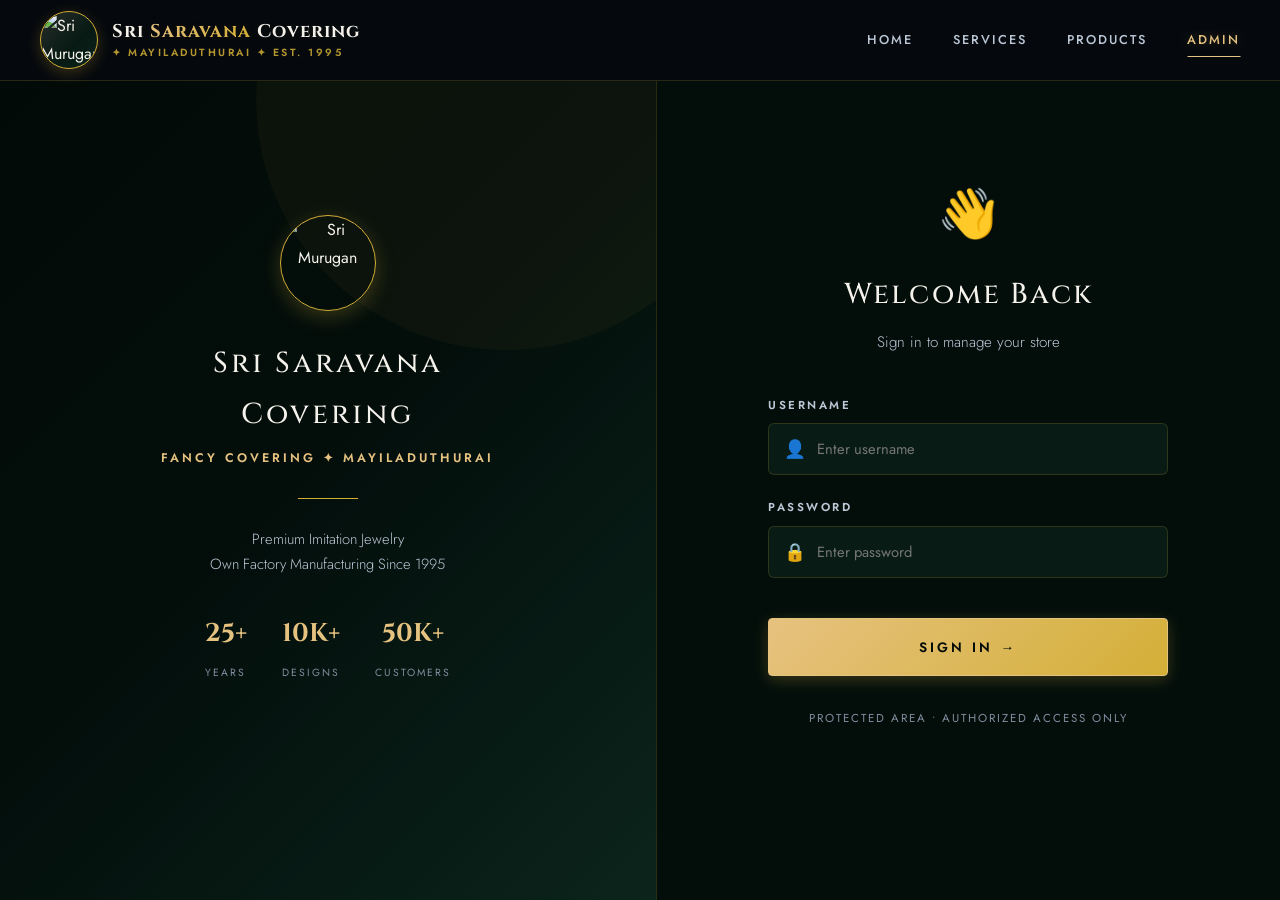
==== admin.html @ bb2712b9 "Add files via upload" ====
<!DOCTYPE html>
<html lang="en">

<head>
    <meta charset="UTF-8">
    <meta name="viewport" content="width=device-width, initial-scale=1.0">
    <title>Admin Portal | Sri Saravana Covering</title>
    <meta name="description" content="Store management portal for Sri Saravana Chidambaram Fancy Covering.">
    <link rel="stylesheet" href="styles.css">
</head>

<body>
    <!-- NAVBAR -->
    <nav class="navbar">
        <div class="nav-inner">
            <a href="index.html" class="logo">
                <div class="logo-mark"><img src="murugan.png" alt="Sri Murugan Logo"></div>
                <div class="logo-text">
                    <span class="brand">Sri <span>Saravana</span> Covering</span>
                    <span class="tagline">✦ Mayiladuthurai ✦ Est. 1995</span>
                </div>
            </a>
            <div class="nav-links">
                <a href="index.html">Home</a>
                <a href="services.html">Services</a>
                <a href="products.html">Products</a>
                <a href="admin.html" class="active">Admin</a>
            </div>
            <button class="hamburger" onclick="toggleMenu()" aria-label="Menu">
                <span></span><span></span><span></span>
            </button>
        </div>
    </nav>

    <!-- LOGIN SCREEN -->
    <div class="login-container" id="loginScreen">
        <!-- Left Branding Panel -->
        <div class="login-brand">
            <div class="login-brand-inner">
                <img src="murugan.png" alt="Sri Murugan" class="login-logo-img">
                <h1>Sri Saravana Covering</h1>
                <p class="login-brand-tag">Fancy Covering ✦ Mayiladuthurai</p>
                <div class="login-brand-divider"></div>
                <p class="login-brand-desc">Premium Imitation Jewelry<br>Own Factory Manufacturing Since 1995</p>
                <div class="login-brand-stats">
                    <div><strong>25+</strong><span>Years</span></div>
                    <div><strong>10K+</strong><span>Designs</span></div>
                    <div><strong>50K+</strong><span>Customers</span></div>
                </div>
            </div>
        </div>
        <!-- Right Login Form -->
        <div class="login-form-side">
            <div class="login-card">
                <div class="login-welcome">
                    <span class="login-icon">👋</span>
                    <h2>Welcome Back</h2>
                    <p>Sign in to manage your store</p>
                </div>
                <p class="login-error" id="loginError">Invalid username or password</p>
                <form id="loginForm" onsubmit="handleLogin(event)">
                    <div class="form-group">
                        <label for="username">Username</label>
                        <div class="input-icon-wrap">
                            <span class="input-icon">👤</span>
                            <input type="text" id="username" name="username" placeholder="Enter username" required>
                        </div>
                    </div>
                    <div class="form-group">
                        <label for="password">Password</label>
                        <div class="input-icon-wrap">
                            <span class="input-icon">🔒</span>
                            <input type="password" id="password" name="password" placeholder="Enter password" required>
                        </div>
                    </div>
                    <button type="submit" class="btn btn-gold login-btn">Sign In →</button>
                </form>
                <p class="login-footer-text">Protected area • Authorized access only</p>
            </div>
        </div>
    </div>

    <!-- ADMIN DASHBOARD (Hidden until login) -->
    <div id="adminDashboard" style="display:none;">
        <div class="admin-dashboard">
            <div class="container">
                <div class="admin-header">
                    <h1>🛠️ Admin Dashboard
                        <span id="db-badge"
                            style="display:none; font-size:0.6rem; background:#25D366; color:white; padding:4px 8px; border-radius:12px; vertical-align:middle; margin-left:10px; letter-spacing:1px; text-transform:uppercase;">Firebase
                            Active</span>
                    </h1>
                    <div class="admin-actions">
                        <a href="products.html" class="btn btn-outline" style="padding:10px 20px;font-size:0.85rem;">👁️
                            View Store</a>
                        <button class="btn btn-danger" style="padding:10px 20px;font-size:0.85rem;"
                            onclick="logout()">🚪 Logout</button>
                    </div>
                </div>

                <!-- WHATSAPP SETTINGS -->
                <div class="admin-card">
                    <h3>📱 WhatsApp Booking Number</h3>
                    <p style="color:var(--text-medium);font-size:0.85rem;margin-bottom:15px;">This number will be used
                        for all WhatsApp booking links on the store.</p>
                    <div style="display:flex;gap:10px;flex-wrap:wrap;align-items:center;">
                        <input type="text" id="phone-input" placeholder="e.g. 919843132245"
                            style="flex:1;min-width:200px;padding:13px 16px;background:var(--bg-secondary);border:1px solid var(--border);color:var(--text-dark);font-family:'Jost';font-size:.9rem;outline:none;">
                        <button class="btn btn-gold" style="padding:12px 24px;white-space:nowrap;"
                            onclick="updatePhone()">💾 Save Number</button>
                    </div>
                </div>

                <!-- ADD PRODUCT FORM -->
                <div class="admin-card">
                    <h3>➕ Add New Product</h3>
                    <form class="product-form" id="addProductForm" onsubmit="addProduct(event)">
                        <div class="form-group">
                            <label for="pname">Product Name</label>
                            <input type="text" id="pname" name="pname" placeholder="e.g. Royal Kundan Bridal Set"
                                required>
                        </div>
                        <div class="form-group">
                            <label for="pcategory">Category</label>
                            <select id="pcategory" name="pcategory" required>
                                <option value="necklaces">Necklaces</option>
                                <option value="earrings">Earrings</option>
                                <option value="bangles">Bangles</option>
                                <option value="bridal">Bridal Sets</option>
                                <option value="chains">Chains</option>
                                <option value="rings">Rings</option>
                            </select>
                        </div>
                        <div class="form-group">
                            <label for="pprice">Price (₹)</label>
                            <input type="number" id="pprice" name="pprice" placeholder="e.g. 2500" min="1" required>
                        </div>
                        <div class="form-group">
                            <label for="pimage">Upload Image</label>
                            <input type="file" id="pimage" name="pimage" accept="image/*" style="padding:10px;" required>
                            <img id="pimage-preview"
                                style="display:none;width:80px;height:80px;object-fit:cover;margin-top:8px;border:1px solid var(--border);">
                        </div>
                        <div class="form-group full-width">
                            <label for="pdesc">Description</label>
                            <textarea id="pdesc" name="pdesc" placeholder="Describe the product..." required></textarea>
                        </div>
                        <div class="full-width">
                            <button type="submit" class="btn btn-gold">➕ Add Product</button>
                        </div>
                    </form>
                </div>

                <!-- PRODUCT LIST -->
                <div class="admin-card">
                    <h3>📦 All Products (<span id="product-count">0</span>)</h3>
                    <div class="admin-product-list" id="admin-products"></div>
                </div>
            </div>
        </div>
    </div>

    <!-- EDIT MODAL -->
    <div class="modal-overlay" id="editModal">
        <div class="modal">
            <button class="modal-close"
                onclick="document.getElementById('editModal').classList.remove('active')">&times;</button>
            <h3>✏️ Edit Product</h3>
            <form onsubmit="saveEdit(event)">
                <input type="hidden" id="edit-id">
                <div class="form-group">
                    <label>Product Name</label>
                    <input type="text" id="edit-name" required>
                </div>
                <div class="form-group">
                    <label>Category</label>
                    <select id="edit-category" required>
                        <option value="necklaces">Necklaces</option>
                        <option value="earrings">Earrings</option>
                        <option value="bangles">Bangles</option>
                        <option value="bridal">Bridal Sets</option>
                        <option value="chains">Chains</option>
                        <option value="rings">Rings</option>
                    </select>
                </div>
                <div class="form-group">
                    <label>Price (₹)</label>
                    <input type="number" id="edit-price" min="1" required>
                </div>
                <div class="form-group">
                    <label>Upload New Image (optional)</label>
                    <input type="file" id="edit-image" accept="image/*" style="padding:10px;">
                    <img id="edit-image-preview"
                        style="width:80px;height:80px;object-fit:cover;margin-top:8px;border:1px solid var(--border);">
                </div>
                <div class="form-group">
                    <label>Description</label>
                    <textarea id="edit-desc" required></textarea>
                </div>
                <div style="display:flex;gap:10px;margin-top:15px;">
                    <button type="submit" class="btn btn-gold">💾 Save Changes</button>
                    <button type="button" class="btn btn-outline"
                        onclick="document.getElementById('editModal').classList.remove('active')">Cancel</button>
                </div>
            </form>
        </div>
    </div>

    <!-- FOOTER -->
    <footer class="footer" id="adminFooter" style="display:none;">
        <div class="footer-bottom">
            <p>© 2026 Sri Saravana Chidambaram Fancy Covering — Admin Portal</p>
        </div>
    </footer>

    <script src="https://www.gstatic.com/firebasejs/9.23.0/firebase-app-compat.js"></script>
    <script src="https://www.gstatic.com/firebasejs/9.23.0/firebase-firestore-compat.js"></script>
    <script src="firebase-config.js"></script>
    <script src="script.js"></script>
    <script>
        function handleLogin(e) {
            e.preventDefault();
            const user = document.getElementById('username').value.trim();
            const pass = document.getElementById('password').value.trim();
            if (login(user, pass)) {
                showDashboard();
            } else {
                const err = document.getElementById('loginError');
                err.style.display = 'block';
                err.style.animation = 'fadeInUp 0.3s ease';
            }
        }

        async function showDashboard() {
            document.getElementById('loginScreen').style.display = 'none';
            document.getElementById('adminDashboard').style.display = 'block';
            document.getElementById('adminFooter').style.display = 'block';

            // Set phone input
            const phoneInput = document.getElementById('phone-input');
            if (phoneInput) {
                const phone = await getPhone();
                phoneInput.value = phone;
            }

            // Render products
            renderAdminProducts('admin-products');
            await updateCount();
        }

        async function updateCount() {
            const countEl = document.getElementById('product-count');
            if (countEl) {
                const products = await getProducts();
                countEl.textContent = products.length;
            }
        }

        // Override renderAdminProducts to also update count
        const originalRender = renderAdminProducts;
        renderAdminProducts = function (id) {
            originalRender(id);
            updateCount();
        };

        // Check if already logged in
        document.addEventListener('DOMContentLoaded', () => {
            if (isLoggedIn()) {
                showDashboard();
            }
        });
    </script>
</body>

</html>
---- styles.css ----
@import url('https://fonts.googleapis.com/css2?family=Cinzel:wght@400;500;600;700;800&family=Jost:ital,wght@0,300;0,400;0,500;0,600;0,700;1,300;1,400&family=Playfair+Display:ital,wght@0,400;0,600;0,700;1,400&display=swap');

:root {
    /* ══════════ THEME PALETTE ══════════ */
    --blue: #051610;            /* Majestic Deep Emerald Black */
    --blue-light: #0B241C;      /* Luxurious Jade Slate */
    --blue-dark: #020A07;       /* Royal Dark Forest Obsidian */
    --gold: #D4AF37;            /* Royal Metallic Gold */
    --gold-light: #E6C280;      /* Luminous Champagne Gold */
    --gold-pale: #F4EAD4;       /* Antique Ivory Tint */
    --bg-primary: #030E0B;      /* Main Imperial Emerald Background */
    --bg-secondary: #081B15;    /* Secondary Dark Emerald */
    --bg-accent: #0D261F;       /* Spotlight Card Velvet */
    --bg-dark: #020907;         /* Footer Obsidian Emerald */
    --bg-card: rgba(11, 36, 28, 0.72); /* Glassmorphic Emerald Base */
    
    /* ══════════ TYPOGRAPHY & LIGHTING ══════════ */
    --text-dark: #F5F1EB;       /* Premium Fine Ivory */
    --text-medium: #BDC8D7;     /* Soft Moonlight Muted */
    --text-light: #808E9F;      /* Distant Steel Grey */
    --whatsapp: #1FAF54;        /* Soft WhatsApp Forest */
    --danger: #FF5C5C;          /* Elegant Ruby Red */
    --border: rgba(212, 175, 55, 0.18); /* Translucent Gold Wire */
    --border-light: rgba(212, 175, 55, 0.08); /* Faint Gold Whisper */
    
    /* ══════════ DECORATIONS & SPEED ══════════ */
    --shadow-sm: 0 4px 12px rgba(0, 0, 0, 0.6);
    --shadow-md: 0 8px 30px rgba(0, 0, 0, 0.8), 0 0 12px rgba(212, 175, 55, 0.05);
    --shadow-lg: 0 20px 50px rgba(0, 0, 0, 0.95), 0 0 20px rgba(212, 175, 55, 0.16);
    --radius: 12px;
    --transition: all 0.4s cubic-bezier(0.25, 1, 0.5, 1);
}

*, *::before, *::after {
    box-sizing: border-box;
    margin: 0;
    padding: 0;
}

html {
    scroll-behavior: smooth;
}

body {
    font-family: 'Jost', sans-serif;
    background: var(--bg-primary);
    color: var(--text-dark);
    line-height: 1.75;
    overflow-x: hidden;
    -webkit-font-smoothing: antialiased;
}

h1, h2, h3, h4 {
    font-family: 'Cinzel', serif;
    font-weight: 500;
    letter-spacing: 2px;
    color: var(--text-dark);
}

a {
    text-decoration: none;
    color: inherit;
}

img {
    max-width: 100%;
    display: block;
}

ul {
    list-style: none;
}

/* ══════════ NAVBAR ══════════ */
.navbar {
    position: fixed;
    top: 0;
    left: 0;
    width: 100%;
    z-index: 1000;
    background: rgba(6, 9, 15, 0.92);
    backdrop-filter: blur(20px);
    -webkit-backdrop-filter: blur(20px);
    border-bottom: 1px solid var(--border);
    padding: 0 2rem;
    transition: var(--transition);
}

.navbar .nav-inner {
    max-width: 1200px;
    margin: auto;
    display: flex;
    align-items: center;
    justify-content: space-between;
    height: 80px;
}

/* ══════════ LOGO ══════════ */
.logo {
    display: flex;
    align-items: center;
    gap: 14px;
    text-decoration: none;
}

.logo-mark {
    position: relative;
    width: 58px;
    height: 58px;
    background: linear-gradient(135deg, var(--blue-dark) 0%, var(--blue-light) 100%);
    border: 1px solid var(--gold);
    border-radius: 50%;
    display: flex;
    align-items: center;
    justify-content: center;
    box-shadow: 0 4px 15px rgba(212, 175, 55, 0.25);
    flex-shrink: 0;
    overflow: hidden;
    transition: var(--transition);
}

.logo:hover .logo-mark {
    transform: scale(1.05) rotate(5deg);
    box-shadow: 0 6px 20px rgba(212, 175, 55, 0.4);
}

.logo-mark img {
    width: 100%;
    height: 100%;
    object-fit: cover;
    border-radius: 50%;
}

.logo-mark::after {
    content: '';
    position: absolute;
    inset: 0;
    border-radius: 50%;
    background: linear-gradient(135deg, rgba(255, 255, 255, 0.15) 0%, transparent 60%);
    pointer-events: none;
}

.logo-text {
    display: flex;
    flex-direction: column;
    line-height: 1;
}

.logo-text .brand {
    font-family: 'Cinzel', serif;
    font-size: 1.15rem;
    font-weight: 700;
    color: var(--text-dark);
    letter-spacing: 1px;
    line-height: 1.2;
    text-shadow: 0 0 10px rgba(212, 175, 55, 0.1);
}

.logo-text .brand span {
    color: var(--gold-light);
    background: linear-gradient(90deg, var(--gold-light), var(--gold));
    -webkit-background-clip: text;
    -webkit-text-fill-color: transparent;
}

.logo-text .tagline {
    font-family: 'Jost', sans-serif;
    font-size: 0.65rem;
    font-weight: 600;
    color: var(--gold);
    letter-spacing: 2.5px;
    text-transform: uppercase;
    margin-top: 5px;
    white-space: nowrap;
    opacity: 0.85;
}

.nav-links {
    display: flex;
    gap: 2.5rem;
    align-items: center;
}

.nav-links a {
    font-size: 0.8rem;
    font-weight: 500;
    color: var(--text-medium);
    letter-spacing: 2px;
    text-transform: uppercase;
    position: relative;
    transition: var(--transition);
    padding: 6px 0;
}

.nav-links a::after {
    content: '';
    position: absolute;
    bottom: 0;
    left: 50%;
    width: 0;
    height: 1px;
    background: var(--gold-light);
    transition: var(--transition);
    transform: translateX(-50%);
}

.nav-links a:hover, .nav-links a.active {
    color: var(--gold-light);
    text-shadow: 0 0 12px rgba(230, 194, 128, 0.3);
}

.nav-links a:hover::after, .nav-links a.active::after {
    width: 100%;
}

.hamburger {
    display: none;
    flex-direction: column;
    gap: 6px;
    cursor: pointer;
    background: none;
    border: none;
    padding: 8px;
}

.hamburger span {
    width: 24px;
    height: 1.5px;
    background: var(--gold-light);
    transition: var(--transition);
    border-radius: 1px;
}

.hamburger.open span:nth-child(1) {
    transform: translateY(7.5px) rotate(45deg);
}

.hamburger.open span:nth-child(2) {
    opacity: 0;
}

.hamburger.open span:nth-child(3) {
    transform: translateY(-7.5px) rotate(-45deg);
}

/* ══════════ HERO ══════════ */
.hero {
    position: relative;
    min-height: 100vh;
    display: flex;
    align-items: center;
    justify-content: center;
    text-align: center;
    padding: 120px 2rem 100px;
    overflow: hidden;
    background: linear-gradient(135deg, var(--blue-dark) 0%, var(--bg-primary) 50%, var(--blue-light) 100%);
}

.hero-bg {
    position: absolute;
    inset: 0;
    background-size: cover;
    background-position: center;
    opacity: 0.15;
    filter: scale(1.05) blur(1px);
    transition: transform 10s ease;
}

.hero:hover .hero-bg {
    transform: scale(1.1);
}

.hero-overlay {
    position: absolute;
    inset: 0;
    background: radial-gradient(circle, transparent 20%, rgba(5, 8, 14, 0.9) 80%);
}

.hero-content {
    position: relative;
    z-index: 2;
    max-width: 820px;
}

.hero-badge {
    display: inline-block;
    padding: 8px 24px;
    border: 1px solid var(--border);
    font-size: 0.72rem;
    color: var(--gold-light);
    letter-spacing: 4px;
    text-transform: uppercase;
    margin-bottom: 2.5rem;
    animation: fadeInUp 0.8s ease;
    background: rgba(212, 175, 55, 0.05);
    border-radius: 20px;
}

.hero h1 {
    font-size: clamp(2.2rem, 5vw, 4rem);
    line-height: 1.25;
    margin-bottom: 1.5rem;
    color: var(--text-dark);
    letter-spacing: 4px;
    animation: fadeInUp 1s cubic-bezier(0.25, 1, 0.5, 1) 0.2s both;
    text-transform: uppercase;
    text-shadow: 0 4px 15px rgba(0, 0, 0, 0.6);
}

.hero p {
    color: var(--text-medium);
    font-size: 1.1rem;
    margin-bottom: 3rem;
    animation: fadeInUp 1s cubic-bezier(0.25, 1, 0.5, 1) 0.4s both;
    font-weight: 300;
    letter-spacing: 0.5px;
}

/* ══════════ BUTTONS ══════════ */
.btn {
    display: inline-flex;
    align-items: center;
    gap: 10px;
    padding: 16px 38px;
    font-weight: 600;
    font-size: 0.8rem;
    border: none;
    cursor: pointer;
    transition: var(--transition);
    font-family: 'Jost', sans-serif;
    letter-spacing: 2px;
    text-transform: uppercase;
    position: relative;
    overflow: hidden;
    border-radius: 4px;
}

/* Shimmer Highlight Effect on Hover */
.btn::before {
    content: '';
    position: absolute;
    top: 0;
    left: -100%;
    width: 50%;
    height: 100%;
    background: linear-gradient(to right, rgba(255, 255, 255, 0) 0%, rgba(255, 255, 255, 0.3) 100%);
    transform: skewX(-25deg);
    transition: 0.75s ease;
}

.btn:hover::before {
    left: 150%;
}

.btn-gold {
    background: linear-gradient(135deg, var(--gold-light) 0%, var(--gold) 100%);
    color: var(--blue-dark);
    box-shadow: 0 4px 15px rgba(212, 175, 55, 0.25);
    border: 1px solid var(--gold-light);
}

.btn-gold:hover {
    transform: translateY(-3px);
    box-shadow: 0 8px 25px rgba(212, 175, 55, 0.45);
    background: linear-gradient(135deg, var(--gold) 0%, var(--gold-light) 100%);
}

.btn-outline {
    background: transparent;
    border: 1px solid var(--gold-light);
    color: var(--gold-light);
}

.btn-outline:hover {
    background: var(--gold-light);
    color: var(--blue-dark);
    transform: translateY(-3px);
    box-shadow: 0 8px 25px rgba(230, 194, 128, 0.3);
}

.btn-whatsapp {
    background: linear-gradient(135deg, #25D366 0%, #1c9f4d 100%);
    color: #fff;
    box-shadow: 0 4px 15px rgba(37, 211, 102, 0.2);
}

.btn-whatsapp:hover {
    transform: translateY(-3px);
    box-shadow: 0 8px 25px rgba(37, 211, 102, 0.4);
}

.btn-danger {
    background: linear-gradient(135deg, var(--danger) 0%, #d83b3b 100%);
    color: #fff;
    box-shadow: 0 4px 15px rgba(255, 92, 92, 0.2);
}

.btn-danger:hover {
    transform: translateY(-2px);
    box-shadow: 0 6px 20px rgba(255, 92, 92, 0.35);
}

/* ══════════ SECTIONS ══════════ */
.section {
    padding: 120px 2rem;
    position: relative;
}

.section-header {
    text-align: center;
    margin-bottom: 80px;
}

.section-header h2 {
    font-size: clamp(1.8rem, 3.5vw, 2.5rem);
    color: var(--text-dark);
    margin-bottom: 0.8rem;
    letter-spacing: 4px;
    text-transform: uppercase;
}

.section-header p {
    color: var(--text-medium);
    max-width: 600px;
    margin: auto;
    font-size: 1rem;
    font-weight: 300;
}

.divider {
    width: 60px;
    height: 1.5px;
    background: linear-gradient(90deg, transparent, var(--gold-light), transparent);
    margin: 20px auto 0;
}

.container {
    max-width: 1200px;
    margin: auto;
}

/* ══════════ PRODUCT CARDS ══════════ */
.products-grid {
    display: grid;
    grid-template-columns: repeat(auto-fill, minmax(310px, 1fr));
    gap: 35px;
}

.product-card {
    background: var(--bg-card);
    overflow: hidden;
    transition: var(--transition);
    border: 1px solid var(--border);
    border-radius: var(--radius);
    box-shadow: var(--shadow-sm);
    backdrop-filter: blur(10px);
}

.product-card:hover {
    transform: translateY(-8px);
    box-shadow: var(--shadow-lg);
    border-color: rgba(212, 175, 55, 0.45);
}

.card-img-wrap {
    overflow: hidden;
    position: relative;
    background: var(--blue-light);
    aspect-ratio: 1 / 1;
}

.product-card .card-img {
    width: 100%;
    height: 100%;
    object-fit: cover;
    transition: var(--transition);
}

.product-card:hover .card-img {
    transform: scale(1.06);
}

.card-badge {
    position: absolute;
    top: 18px;
    left: 18px;
    background: rgba(6, 9, 15, 0.85);
    border: 1px solid var(--border);
    color: var(--gold-light);
    padding: 6px 16px;
    font-size: 0.65rem;
    font-weight: 600;
    letter-spacing: 2px;
    text-transform: uppercase;
    border-radius: 20px;
    backdrop-filter: blur(4px);
}

.card-body {
    padding: 28px;
}

.card-body h3 {
    font-size: 1.1rem;
    margin-bottom: 6px;
    color: var(--text-dark);
    letter-spacing: 1px;
    font-family: 'Cinzel', serif;
}

.card-body .category-tag {
    font-size: 0.68rem;
    color: var(--gold);
    text-transform: uppercase;
    letter-spacing: 3px;
    font-weight: 600;
    display: inline-block;
    margin-bottom: 12px;
}

.card-body .price {
    font-size: 1.4rem;
    font-weight: 600;
    color: var(--gold-light);
    margin: 12px 0 16px;
    font-family: 'Jost', sans-serif;
    letter-spacing: 1px;
}

.card-body .desc {
    font-size: 0.88rem;
    color: var(--text-medium);
    margin-bottom: 24px;
    line-height: 1.65;
    font-weight: 300;
}

.card-actions {
    display: flex;
    gap: 12px;
}

.card-actions .btn {
    padding: 14px 20px;
    font-size: 0.75rem;
    flex: 1;
    justify-content: center;
    letter-spacing: 1.5px;
    border-radius: 4px;
}

/* ══════════ FILTERS ══════════ */
.filter-bar {
    display: flex;
    flex-wrap: wrap;
    gap: 12px;
    justify-content: center;
    margin-bottom: 50px;
}

.filter-btn {
    padding: 12px 30px;
    border: 1px solid var(--border);
    background: var(--bg-card);
    color: var(--text-medium);
    cursor: pointer;
    font-family: 'Jost', sans-serif;
    font-size: 0.82rem;
    transition: var(--transition);
    letter-spacing: 1.5px;
    text-transform: uppercase;
    font-weight: 500;
    border-radius: 4px;
}

.filter-btn:hover, .filter-btn.active {
    background: linear-gradient(135deg, var(--gold-light) 0%, var(--gold) 100%);
    color: var(--blue-dark);
    border-color: var(--gold-light);
    box-shadow: 0 4px 15px rgba(212, 175, 55, 0.2);
}

.search-wrap {
    max-width: 520px;
    margin: 0 auto 35px;
    position: relative;
}

.search-wrap input {
    width: 100%;
    padding: 16px 20px 16px 54px;
    background: var(--bg-card);
    border: 1px solid var(--border);
    color: var(--text-dark);
    font-size: 0.95rem;
    font-family: 'Jost', sans-serif;
    outline: none;
    transition: var(--transition);
    letter-spacing: 0.5px;
    border-radius: 6px;
}

.search-wrap input:focus {
    border-color: var(--gold-light);
    box-shadow: 0 0 15px rgba(230, 194, 128, 0.15);
}

.search-wrap input::placeholder {
    color: var(--text-light);
    letter-spacing: 1px;
}

.search-wrap .search-icon {
    position: absolute;
    left: 20px;
    top: 50%;
    transform: translateY(-50%);
    color: var(--gold-light);
    font-size: 1.1rem;
}

/* ══════════ FEATURES ══════════ */
.features-grid {
    display: grid;
    grid-template-columns: repeat(auto-fit, minmax(280px, 1fr));
    gap: 30px;
}

.feature-card {
    background: var(--bg-card);
    border: 1px solid var(--border-light);
    padding: 50px 32px;
    text-align: center;
    transition: var(--transition);
    border-radius: var(--radius);
    box-shadow: var(--shadow-sm);
    backdrop-filter: blur(10px);
}

.feature-card:hover {
    border-color: var(--gold);
    transform: translateY(-5px);
    box-shadow: var(--shadow-md);
}

.feature-icon {
    font-size: 2.2rem;
    margin-bottom: 22px;
    width: 68px;
    height: 68px;
    display: flex;
    align-items: center;
    justify-content: center;
    margin: 0 auto 22px;
    border: 1px solid var(--border);
    border-radius: 50%;
    background: rgba(212, 175, 55, 0.05);
    color: var(--gold-light);
}

.feature-card h3 {
    font-size: 0.95rem;
    margin-bottom: 12px;
    color: var(--text-dark);
    letter-spacing: 2px;
    text-transform: uppercase;
}

.feature-card p {
    color: var(--text-medium);
    font-size: 0.88rem;
    font-weight: 300;
    line-height: 1.7;
}

/* ══════════ FACTORY SECTION ══════════ */
.factory-section {
    display: grid;
    grid-template-columns: 1fr 1fr;
    gap: 80px;
    align-items: center;
}

.factory-img {
    overflow: hidden;
    box-shadow: var(--shadow-lg);
    border-radius: var(--radius);
    border: 1px solid var(--border);
}

.factory-img img {
    width: 100%;
    height: 480px;
    object-fit: cover;
    transition: var(--transition);
}

.factory-img:hover img {
    transform: scale(1.04);
}

.factory-text h2 {
    font-size: 2rem;
    margin-bottom: 1.2rem;
    color: var(--text-dark);
    letter-spacing: 2px;
}

.factory-text p {
    color: var(--text-medium);
    margin-bottom: 1.2rem;
    font-weight: 300;
    font-size: 1rem;
    line-height: 1.8;
}

.factory-stats {
    display: flex;
    gap: 50px;
    margin-top: 40px;
}

.stat {
    text-align: center;
}

.stat .num {
    font-size: 2.8rem;
    color: var(--gold-light);
    font-family: 'Cinzel', serif;
    font-weight: 700;
    line-height: 1.1;
    text-shadow: 0 0 15px rgba(212, 175, 55, 0.15);
}

.stat .label {
    font-size: 0.72rem;
    color: var(--text-light);
    letter-spacing: 2px;
    text-transform: uppercase;
    font-weight: 600;
    margin-top: 8px;
}

/* ══════════ ADMIN LOGIN ══════════ */
.login-container {
    min-height: 100vh;
    display: flex;
    padding: 0;
    background: var(--bg-secondary);
}

.login-brand {
    flex: 1;
    background: linear-gradient(135deg, var(--blue-dark) 0%, var(--bg-primary) 50%, var(--blue-light) 100%);
    display: flex;
    align-items: center;
    justify-content: center;
    padding: 4rem;
    position: relative;
    overflow: hidden;
    border-right: 1px solid var(--border);
}

.login-brand::before {
    content: '';
    position: absolute;
    width: 500px;
    height: 500px;
    border-radius: 50%;
    background: rgba(212, 175, 55, 0.04);
    top: -150px;
    right: -100px;
}

.login-brand-inner {
    position: relative;
    z-index: 2;
    text-align: center;
    color: var(--text-dark);
    max-width: 400px;
}

.login-logo-img {
    width: 96px;
    height: 96px;
    border-radius: 50%;
    border: 1px solid var(--gold);
    margin: 0 auto 28px;
    box-shadow: 0 6px 20px rgba(212, 175, 55, 0.25);
    object-fit: cover;
}

.login-brand-inner h1 {
    font-family: 'Cinzel', serif;
    font-size: 1.8rem;
    letter-spacing: 3px;
    margin-bottom: 8px;
}

.login-brand-tag {
    color: var(--gold-light);
    font-size: 0.78rem;
    letter-spacing: 3px;
    text-transform: uppercase;
    font-weight: 600;
}

.login-brand-divider {
    width: 60px;
    height: 1px;
    background: var(--gold);
    margin: 28px auto;
}

.login-brand-desc {
    color: var(--text-medium);
    font-size: 0.92rem;
    font-weight: 300;
    line-height: 1.7;
}

.login-brand-stats {
    display: flex;
    justify-content: center;
    gap: 35px;
    margin-top: 35px;
}

.login-brand-stats strong {
    display: block;
    font-family: 'Cinzel', serif;
    font-size: 1.6rem;
    color: var(--gold-light);
}

.login-brand-stats span {
    font-size: 0.65rem;
    color: var(--text-light);
    text-transform: uppercase;
    letter-spacing: 2px;
}

.login-form-side {
    flex: 1;
    display: flex;
    align-items: center;
    justify-content: center;
    padding: 3rem;
    background: var(--bg-primary);
}

.login-form-side .login-card {
    width: 100%;
    max-width: 400px;
    padding: 0;
    border: none;
    box-shadow: none;
    background: transparent;
    text-align: left;
}

.login-welcome {
    text-align: center;
    margin-bottom: 40px;
}

.login-icon {
    font-size: 3rem;
    display: block;
    margin-bottom: 14px;
}

.login-welcome h2 {
    font-size: 1.8rem;
    color: var(--text-dark);
    letter-spacing: 2px;
    margin-bottom: 8px;
}

.login-welcome p {
    color: var(--text-medium);
    font-size: 0.95rem;
    font-weight: 300;
}

.input-icon-wrap {
    position: relative;
}

.input-icon {
    position: absolute;
    left: 16px;
    top: 50%;
    transform: translateY(-50%);
    font-size: 1.1rem;
    z-index: 1;
    color: var(--gold-light);
}

.input-icon-wrap input {
    padding-left: 48px !important;
}

.login-btn {
    width: 100%;
    justify-content: center;
    margin-top: 18px;
    padding: 18px;
    font-size: 0.85rem;
    letter-spacing: 3px;
    border-radius: 4px;
}

.login-footer-text {
    text-align: center;
    margin-top: 32px;
    font-size: 0.72rem;
    color: var(--text-light);
    letter-spacing: 2px;
    text-transform: uppercase;
}

.login-error {
    color: var(--danger);
    font-size: 0.88rem;
    margin-bottom: 20px;
    display: none;
    text-align: center;
    background: rgba(255, 92, 92, 0.08);
    padding: 10px;
    border: 1px solid rgba(255, 92, 92, 0.2);
    border-radius: 4px;
}

/* ══════════ FORMS ══════════ */
.form-group {
    margin-bottom: 22px;
    text-align: left;
}

.form-group label {
    display: block;
    margin-bottom: 8px;
    font-size: 0.72rem;
    color: var(--text-medium);
    font-weight: 600;
    letter-spacing: 2.5px;
    text-transform: uppercase;
}

.form-group input, .form-group select, .form-group textarea {
    width: 100%;
    padding: 14px 18px;
    background: var(--bg-secondary);
    border: 1px solid var(--border);
    color: var(--text-dark);
    font-family: 'Jost', sans-serif;
    font-size: 0.92rem;
    outline: none;
    transition: var(--transition);
    border-radius: 6px;
}

.form-group input:focus, .form-group select:focus, .form-group textarea:focus {
    border-color: var(--gold-light);
    box-shadow: 0 0 12px rgba(230, 194, 128, 0.1);
}

.form-group textarea {
    resize: vertical;
    min-height: 100px;
}

/* ══════════ ADMIN DASHBOARD ══════════ */
.admin-dashboard {
    padding: 120px 2rem 80px;
}

.admin-header {
    display: flex;
    justify-content: space-between;
    align-items: center;
    margin-bottom: 45px;
    flex-wrap: wrap;
    gap: 20px;
}

.admin-header h1 {
    font-size: 1.6rem;
    color: var(--text-dark);
    letter-spacing: 2px;
}

.admin-actions {
    display: flex;
    gap: 14px;
    flex-wrap: wrap;
}

.admin-card {
    background: var(--bg-card);
    border: 1px solid var(--border);
    padding: 40px;
    margin-bottom: 35px;
    box-shadow: var(--shadow-md);
    border-radius: var(--radius);
    backdrop-filter: blur(10px);
}

.admin-card h3 {
    color: var(--gold-light);
    margin-bottom: 24px;
    font-size: 1rem;
    letter-spacing: 2px;
    text-transform: uppercase;
    padding-bottom: 16px;
    border-bottom: 1px solid var(--border-light);
}

.product-form {
    display: grid;
    grid-template-columns: 1fr 1fr;
    gap: 20px;
}

.product-form .full-width {
    grid-column: 1 / -1;
}

.admin-product-list {
    display: grid;
    grid-template-columns: repeat(auto-fill, minmax(340px, 1fr));
    gap: 20px;
}

.admin-item {
    background: var(--bg-secondary);
    border: 1px solid var(--border-light);
    padding: 20px;
    display: flex;
    gap: 20px;
    align-items: center;
    transition: var(--transition);
    border-radius: 8px;
}

.admin-item:hover {
    border-color: var(--gold);
    box-shadow: var(--shadow-sm);
    transform: translateY(-2px);
}

.admin-item img {
    width: 80px;
    height: 80px;
    object-fit: cover;
    border-radius: 6px;
    border: 1px solid var(--border-light);
}

.admin-item-info {
    flex: 1;
}

.admin-item-info h4 {
    font-size: 0.95rem;
    margin-bottom: 4px;
    letter-spacing: 0.5px;
    color: var(--text-dark);
}

.admin-item-info .price {
    color: var(--gold-light);
    font-weight: 600;
    font-size: 1.1rem;
    margin: 2px 0;
}

.admin-item-info .cat {
    color: var(--text-light);
    font-size: 0.68rem;
    text-transform: uppercase;
    letter-spacing: 2px;
    font-weight: 600;
}

.admin-item-actions {
    display: flex;
    flex-direction: column;
    gap: 8px;
}

.admin-item-actions button {
    padding: 8px 16px;
    border: none;
    cursor: pointer;
    font-size: 0.75rem;
    font-family: 'Jost', sans-serif;
    transition: var(--transition);
    font-weight: 600;
    letter-spacing: 1px;
    text-transform: uppercase;
    border-radius: 4px;
}

.btn-edit {
    background: linear-gradient(135deg, var(--gold-light) 0%, var(--gold) 100%);
    color: var(--blue-dark);
}

.btn-edit:hover {
    box-shadow: 0 4px 12px rgba(212, 175, 55, 0.25);
    transform: scale(1.02);
}

.btn-delete {
    background: rgba(255, 92, 92, 0.12);
    border: 1px solid rgba(255, 92, 92, 0.3) !important;
    color: var(--danger);
}

.btn-delete:hover {
    background: var(--danger);
    color: #fff;
}

/* ══════════ FOOTER ══════════ */
.footer {
    background: var(--bg-dark);
    padding: 80px 2rem 40px;
    text-align: center;
    border-top: 1px solid var(--border-light);
}

.footer-grid {
    display: grid;
    grid-template-columns: repeat(auto-fit, minmax(220px, 1fr));
    gap: 50px;
    text-align: left;
    max-width: 1000px;
    margin: auto auto 50px;
}

.footer h4 {
    color: var(--gold-light);
    margin-bottom: 22px;
    font-size: 0.85rem;
    letter-spacing: 3px;
    text-transform: uppercase;
}

.footer p, .footer a {
    color: var(--text-medium);
    font-size: 0.88rem;
    font-weight: 300;
    transition: var(--transition);
}

.footer a:hover {
    color: var(--gold-light);
    text-shadow: 0 0 10px rgba(230, 194, 128, 0.2);
}

.footer-links {
    display: flex;
    flex-direction: column;
    gap: 12px;
}

.footer-bottom {
    border-top: 1px solid rgba(212, 175, 55, 0.08);
    padding-top: 30px;
}

.footer-bottom p {
    color: var(--text-light);
    font-size: 0.78rem;
    letter-spacing: 1.5px;
}

/* ══════════ ANIMATIONS ══════════ */
@keyframes fadeInUp {
    from {
        opacity: 0;
        transform: translateY(30px);
    }
    to {
        opacity: 1;
        transform: translateY(0);
    }
}

.animate-in {
    opacity: 0;
    transform: translateY(25px);
    transition: all 0.7s cubic-bezier(0.25, 1, 0.5, 1);
}

.animate-in.visible {
    opacity: 1;
    transform: translateY(0);
}

.toast {
    position: fixed;
    bottom: 30px;
    right: 30px;
    background: linear-gradient(135deg, var(--gold-light) 0%, var(--gold) 100%);
    color: var(--blue-dark);
    padding: 18px 34px;
    font-weight: 600;
    font-size: 0.88rem;
    box-shadow: var(--shadow-lg);
    transform: translateY(100px);
    opacity: 0;
    transition: var(--transition);
    z-index: 9999;
    letter-spacing: 1px;
    border-radius: 4px;
}

.toast.show {
    transform: translateY(0);
    opacity: 1;
}

.modal-overlay {
    position: fixed;
    inset: 0;
    z-index: 5000;
    background: rgba(4, 6, 10, 0.8);
    backdrop-filter: blur(8px);
    display: none;
    align-items: center;
    justify-content: center;
    padding: 2rem;
}

.modal-overlay.active {
    display: flex;
}

.modal {
    background: var(--bg-card);
    border: 1px solid var(--border);
    padding: 50px;
    max-width: 520px;
    width: 100%;
    max-height: 90vh;
    overflow-y: auto;
    box-shadow: var(--shadow-lg);
    border-radius: var(--radius);
    position: relative;
    backdrop-filter: blur(15px);
}

.modal h3 {
    color: var(--gold-light);
    margin-bottom: 24px;
    letter-spacing: 2px;
    font-family: 'Cinzel', serif;
}

.modal-close {
    position: absolute;
    top: 20px;
    right: 20px;
    background: none;
    border: none;
    color: var(--text-medium);
    font-size: 2rem;
    cursor: pointer;
    line-height: 1;
    transition: var(--transition);
}

.modal-close:hover {
    color: var(--danger);
    transform: scale(1.1);
}

/* ══════════ MOBILE MEDIA QUERIES ══════════ */
@media (max-width: 768px) {
    .navbar {
        padding: 0 1.5rem;
    }
    .navbar .nav-inner {
        height: 72px;
    }
    .hamburger {
        display: flex;
    }
    .nav-links {
        display: none;
        position: fixed;
        top: 72px;
        left: 0;
        width: 100%;
        z-index: 1001;
        background: rgba(6, 9, 15, 0.98);
        backdrop-filter: blur(25px);
        flex-direction: column;
        align-items: flex-start;
        padding: 1.5rem 2rem 2.5rem;
        gap: 0;
        border-bottom: 1px solid var(--border);
        box-shadow: 0 10px 30px rgba(0,0,0,0.5);
    }
    .nav-links.open {
        display: flex;
    }
    .nav-links a {
        width: 100%;
        padding: 16px 0;
        border-bottom: 1px solid rgba(212, 175, 55, 0.08);
        font-size: 0.9rem;
        letter-spacing: 1.5px;
        color: var(--text-dark);
    }
    .nav-links a:last-child {
        border-bottom: none;
    }
    .nav-links a::after {
        display: none;
    }

    .logo-mark {
        width: 48px;
        height: 48px;
    }
    .logo-text .brand {
        font-size: 0.95rem;
    }
    .logo-text .tagline {
        font-size: 0.58rem;
        letter-spacing: 2px;
    }

    .hero {
        padding: 110px 1.5rem 80px;
        min-height: auto;
    }
    .hero h1 {
        font-size: 1.8rem;
        letter-spacing: 2px;
    }
    .hero p {
        font-size: 0.95rem;
    }
    .hero-badge {
        font-size: 0.65rem;
        padding: 6px 20px;
        letter-spacing: 3px;
    }

    .section {
        padding: 60px 1.5rem;
    }
    .section-header {
        margin-bottom: 45px;
    }
    .section-header h2 {
        font-size: 1.4rem;
        letter-spacing: 2px;
    }
    .section-header p {
        font-size: 0.88rem;
    }

    .btn {
        padding: 14px 24px;
        font-size: 0.78rem;
        letter-spacing: 1.5px;
    }

    .products-grid {
        grid-template-columns: 1fr;
        gap: 24px;
    }
    .product-card .card-img {
        height: 280px;
    }

    .features-grid {
        grid-template-columns: 1fr 1fr;
        gap: 16px;
    }
    .feature-card {
        padding: 30px 16px !important;
    }
    .feature-card h3 {
        font-size: 0.82rem;
        letter-spacing: 1.5px;
    }
    .feature-card p {
        font-size: 0.82rem;
    }
    .feature-icon {
        width: 52px;
        height: 52px;
        font-size: 1.6rem;
    }

    .factory-section {
        grid-template-columns: 1fr;
        gap: 40px;
    }
    .factory-img img {
        height: 280px;
    }
    .factory-text h2 {
        font-size: 1.5rem;
        letter-spacing: 1.5px;
    }
    .factory-text p {
        font-size: 0.92rem;
    }
    .factory-stats {
        gap: 24px;
        flex-wrap: wrap;
        justify-content: center;
        margin-top: 30px;
    }
    .stat .num {
        font-size: 2.2rem;
    }
    .stat .label {
        font-size: 0.68rem;
    }

    .footer {
        padding: 60px 1.5rem 30px;
    }
    .footer-grid {
        grid-template-columns: 1fr;
        gap: 30px;
        text-align: center;
        margin-bottom: 35px;
    }
    .footer-links {
        align-items: center;
    }

    .login-container {
        flex-direction: column;
        min-height: calc(100vh - 72px);
        margin-top: 72px;
    }
    .login-brand {
        flex: none;
        min-height: auto;
        padding: 3rem 1.5rem;
    }
    .login-logo-img {
        width: 72px;
        height: 72px;
        margin-bottom: 18px;
    }
    .login-brand-inner h1 {
        font-size: 1.3rem;
        letter-spacing: 2px;
    }
    .login-brand-stats {
        gap: 20px;
        margin-top: 24px;
    }
    .login-brand-stats strong {
        font-size: 1.2rem;
    }
    .login-brand-divider {
        margin: 20px auto;
    }
    .login-form-side {
        flex: none;
        padding: 3rem 1.5rem;
    }
    .login-card {
        max-width: 100% !important;
    }
    .login-welcome h2 {
        font-size: 1.5rem;
    }

    .admin-dashboard {
        padding: 100px 1.5rem 50px;
    }
    .admin-header {
        flex-direction: column;
        align-items: flex-start;
        gap: 14px;
        margin-bottom: 30px;
    }
    .admin-header h1 {
        font-size: 1.2rem;
        letter-spacing: 1.5px;
    }
    .admin-actions {
        display: flex;
        width: 100%;
        gap: 10px;
    }
    .admin-actions .btn, .admin-actions a {
        flex: 1;
        justify-content: center;
        text-align: center;
        padding: 12px 10px;
        font-size: 0.78rem;
    }
    .admin-card {
        padding: 24px 16px;
        margin-bottom: 24px;
    }
    .admin-card h3 {
        font-size: 0.88rem;
        letter-spacing: 1.5px;
    }
    .product-form {
        grid-template-columns: 1fr;
        gap: 0;
    }
    .product-form .full-width {
        grid-column: 1;
    }
    .admin-product-list {
        grid-template-columns: 1fr;
        gap: 16px;
    }
    .admin-item {
        flex-wrap: wrap;
        gap: 14px;
        padding: 16px;
    }
    .admin-item img {
        width: 70px;
        height: 70px;
    }
    .admin-item-info h4 {
        font-size: 0.9rem;
    }
    .admin-item-actions {
        width: 100%;
        flex-direction: row;
        justify-content: flex-end;
        gap: 10px;
    }
    .admin-item-actions button {
        flex: 1;
        padding: 10px 16px;
        font-size: 0.75rem;
    }

    .modal-overlay {
        padding: 1rem;
    }
    .modal {
        padding: 30px 20px;
        max-height: 95vh;
    }

    .filter-bar {
        gap: 8px;
    }
    .filter-btn {
        padding: 8px 18px;
        font-size: 0.75rem;
        letter-spacing: 1px;
    }
    .search-wrap {
        margin-bottom: 24px;
    }
}

@media (max-width: 480px) {
    .features-grid {
        grid-template-columns: 1fr;
    }
    .factory-stats {
        gap: 15px;
    }
    .logo-text .tagline {
        display: block !important;
        font-size: 0.54rem;
        letter-spacing: 1.5px;
    }
    .logo-text .brand {
        font-size: 0.85rem;
    }
    .logo-mark {
        width: 42px;
        height: 42px;
    }
    .hero h1 {
        font-size: 1.5rem;
    }
    .login-brand {
        padding: 2rem 1rem;
    }
    .login-brand-inner h1 {
        font-size: 1.1rem;
    }
}

/* ══════════ FLOATING WHATSAPP CARD ══════════ */
.wa-float {
    position: fixed;
    bottom: 28px;
    right: 28px;
    z-index: 8000;
    display: flex;
    flex-direction: column;
    align-items: flex-end;
    gap: 14px;
}

.wa-popup-card {
    background: var(--bg-accent);
    border-radius: 16px;
    box-shadow: var(--shadow-lg);
    padding: 24px;
    width: 290px;
    border: 1px solid var(--border);
    transform: translateY(20px) scale(0.95);
    opacity: 0;
    pointer-events: none;
    transition: all 0.35s cubic-bezier(0.34, 1.56, 0.64, 1);
    transform-origin: bottom right;
    backdrop-filter: blur(12px);
}

.wa-popup-card.open {
    transform: translateY(0) scale(1);
    opacity: 1;
    pointer-events: auto;
}

.wa-popup-card-header {
    display: flex;
    align-items: center;
    gap: 12px;
    margin-bottom: 16px;
    padding-bottom: 14px;
    border-bottom: 1px solid var(--border-light);
}

.wa-popup-avatar {
    width: 44px;
    height: 44px;
    border-radius: 50%;
    background: linear-gradient(135deg, #25D366, #128C7E);
    display: flex;
    align-items: center;
    justify-content: center;
    font-size: 1.4rem;
    flex-shrink: 0;
}

.wa-popup-title {
    font-family: 'Cinzel', serif;
    font-size: 0.88rem;
    font-weight: 700;
    color: var(--text-dark);
    line-height: 1.25;
}

.wa-popup-sub {
    font-size: 0.68rem;
    color: var(--gold-light);
    letter-spacing: 0.5px;
    margin-top: 3px;
    opacity: 0.85;
}

.wa-popup-msg {
    font-size: 0.82rem;
    color: var(--text-medium);
    margin-bottom: 18px;
    line-height: 1.6;
    font-weight: 300;
}

.wa-popup-btn {
    display: flex;
    align-items: center;
    justify-content: center;
    gap: 8px;
    width: 100%;
    padding: 14px;
    background: linear-gradient(135deg, #25D366 0%, #1c9f4d 100%);
    color: #fff;
    font-family: 'Jost', sans-serif;
    font-size: 0.8rem;
    font-weight: 600;
    letter-spacing: 1px;
    text-transform: uppercase;
    border: none;
    border-radius: 8px;
    cursor: pointer;
    transition: var(--transition);
    text-decoration: none;
}

.wa-popup-btn:hover {
    box-shadow: 0 4px 15px rgba(37, 211, 102, 0.4);
    transform: translateY(-2px);
}

.wa-bubble {
    width: 60px;
    height: 60px;
    background: #25D366;
    border-radius: 50%;
    display: flex;
    align-items: center;
    justify-content: center;
    font-size: 1.8rem;
    cursor: pointer;
    box-shadow: 0 4px 20px rgba(37, 211, 102, 0.5);
    transition: var(--transition);
    border: 3px solid #fff;
    animation: waPulse 2.5s ease infinite;
}

.wa-bubble:hover {
    transform: scale(1.1);
}

@keyframes waPulse {
    0%, 100% {
        box-shadow: 0 4px 20px rgba(37, 211, 102, 0.45);
    }
    50% {
        box-shadow: 0 4px 30px rgba(37, 211, 102, 0.7), 0 0 0 8px rgba(37, 211, 102, 0.12);
    }
}

/* ══════════ CONTACT CARDS ══════════ */
.contact-card-section {
    background: var(--bg-secondary);
}

.contact-cards-grid {
    display: grid;
    grid-template-columns: repeat(auto-fit, minmax(260px, 1fr));
    gap: 25px;
    max-width: 1100px;
    margin: auto;
}

.contact-card {
    background: linear-gradient(135deg, var(--blue-light) 0%, var(--blue-dark) 100%);
    border-radius: 16px;
    padding: 35px 28px;
    color: var(--text-dark);
    position: relative;
    overflow: hidden;
    transition: var(--transition);
    box-shadow: var(--shadow-sm);
    border: 1px solid var(--border-light);
}

.contact-card:hover {
    transform: translateY(-6px);
    box-shadow: var(--shadow-lg);
    border-color: var(--gold);
}

.contact-card::before {
    content: '';
    position: absolute;
    top: -45px;
    right: -45px;
    width: 120px;
    height: 120px;
    border-radius: 50%;
    background: rgba(212, 175, 55, 0.08);
}

.contact-card-icon {
    font-size: 2.4rem;
    margin-bottom: 16px;
    position: relative;
    z-index: 1;
    color: var(--gold-light);
}

.contact-card h3 {
    font-family: 'Cinzel', serif;
    font-size: 0.95rem;
    letter-spacing: 2px;
    margin-bottom: 12px;
    color: var(--gold-light);
    position: relative;
    z-index: 1;
    text-transform: uppercase;
}

.contact-card p {
    font-size: 0.88rem;
    color: var(--text-medium);
    font-weight: 300;
    line-height: 1.8;
    position: relative;
    z-index: 1;
}

.contact-card a {
    color: var(--gold-light);
    font-weight: 600;
    text-decoration: none;
    transition: var(--transition);
}

.contact-card a:hover {
    color: #fff;
    text-shadow: 0 0 10px rgba(255,255,255,0.2);
}

.contact-card-gold {
    background: linear-gradient(135deg, #4d3a08 0%, #7c5a08 100%);
    border-color: rgba(212, 175, 55, 0.3);
}

.contact-card-green {
    background: linear-gradient(135deg, #072a12 0%, #0e5623 100%);
    border-color: rgba(37, 211, 102, 0.2);
}

@media (max-width: 768px) {
    .wa-popup-card {
        width: calc(100vw - 48px);
        max-width: 320px;
    }
    .contact-cards-grid {
        grid-template-columns: 1fr;
    }
    .wa-float {
        bottom: 20px;
        right: 20px;
    }
}
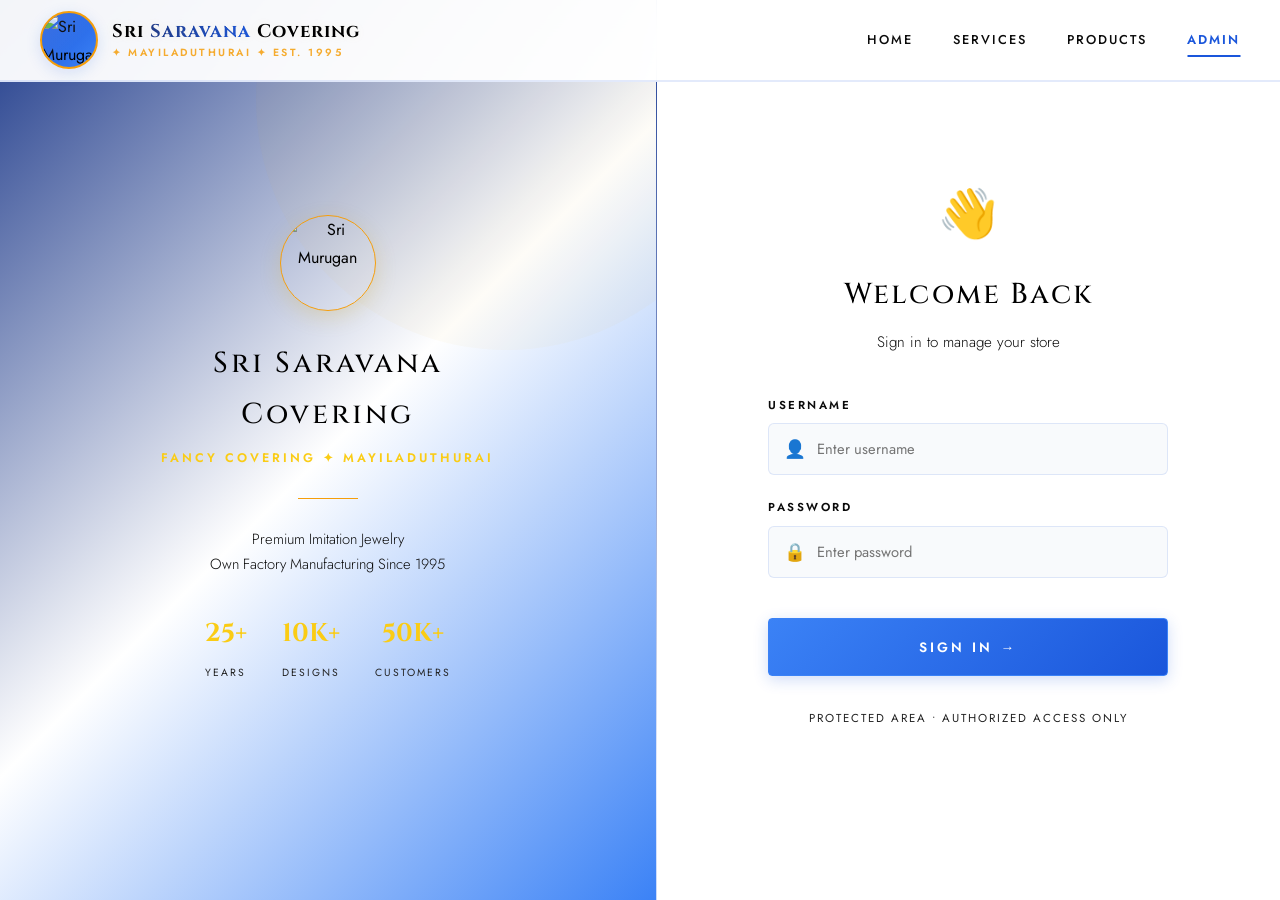
==== commit 40948409: "Add files via upload" ====
--- a/admin.html
+++ b/admin.html
@@ -131,6 +131,12 @@
                                 <option value="rings">Rings</option>
                             </select>
                         </div>
+                        <div class="form-group" id="psize-group" style="display:none;">
+                            <label for="psize">Product Size</label>
+                            <select id="psize" name="psize">
+                                <!-- Dynamic options -->
+                            </select>
+                        </div>
                         <div class="form-group">
                             <label for="pprice">Price (₹)</label>
                             <input type="number" id="pprice" name="pprice" placeholder="e.g. 2500" min="1" required>
@@ -181,6 +187,12 @@
                         <option value="bridal">Bridal Sets</option>
                         <option value="chains">Chains</option>
                         <option value="rings">Rings</option>
+                    </select>
+                </div>
+                <div class="form-group" id="edit-size-group" style="display:none;">
+                    <label>Product Size</label>
+                    <select id="edit-size">
+                        <!-- Dynamic options -->
                     </select>
                 </div>
                 <div class="form-group">
@@ -268,6 +280,22 @@
             if (isLoggedIn()) {
                 showDashboard();
             }
+
+            // Wire up category size triggers
+            const pcat = document.getElementById('pcategory');
+            const psizeGroup = document.getElementById('psize-group');
+            const psize = document.getElementById('psize');
+            if (pcat && psizeGroup && psize) {
+                pcat.addEventListener('change', () => handleCategoryChange(pcat, psizeGroup, psize));
+                handleCategoryChange(pcat, psizeGroup, psize);
+            }
+
+            const editCat = document.getElementById('edit-category');
+            const editSizeGroup = document.getElementById('edit-size-group');
+            const editSize = document.getElementById('edit-size');
+            if (editCat && editSizeGroup && editSize) {
+                editCat.addEventListener('change', () => handleCategoryChange(editCat, editSizeGroup, editSize));
+            }
         });
     </script>
 </body>
--- a/styles.css
+++ b/styles.css
@@ -1,37 +1,45 @@
 @import url('https://fonts.googleapis.com/css2?family=Cinzel:wght@400;500;600;700;800&family=Jost:ital,wght@0,300;0,400;0,500;0,600;0,700;1,300;1,400&family=Playfair+Display:ital,wght@0,400;0,600;0,700;1,400&display=swap');
 
 :root {
-    /* ══════════ THEME PALETTE ══════════ */
-    --blue: #051610;            /* Majestic Deep Emerald Black */
-    --blue-light: #0B241C;      /* Luxurious Jade Slate */
-    --blue-dark: #020A07;       /* Royal Dark Forest Obsidian */
-    --gold: #D4AF37;            /* Royal Metallic Gold */
-    --gold-light: #E6C280;      /* Luminous Champagne Gold */
-    --gold-pale: #F4EAD4;       /* Antique Ivory Tint */
-    --bg-primary: #030E0B;      /* Main Imperial Emerald Background */
-    --bg-secondary: #081B15;    /* Secondary Dark Emerald */
-    --bg-accent: #0D261F;       /* Spotlight Card Velvet */
-    --bg-dark: #020907;         /* Footer Obsidian Emerald */
-    --bg-card: rgba(11, 36, 28, 0.72); /* Glassmorphic Emerald Base */
+    /* ══════════ WHITE, BLUE & YELLOW THEME ══════════ */
+    --blue: #1A56DB;             /* Royal Blue Accent */
+    --blue-light: #3B82F6;       /* Luminous Light Blue */
+    --blue-dark: #1E3A8A;        /* Majestic Navy Blue */
+    --gold: #F59E0B;             /* Golden Yellow Accent */
+    --gold-light: #FACC15;       /* Brilliant Sunlight Gold */
+    --gold-pale: #FEF08A;        /* Soft Pastel Yellow Tint */
     
-    /* ══════════ TYPOGRAPHY & LIGHTING ══════════ */
-    --text-dark: #F5F1EB;       /* Premium Fine Ivory */
-    --text-medium: #BDC8D7;     /* Soft Moonlight Muted */
-    --text-light: #808E9F;      /* Distant Steel Grey */
-    --whatsapp: #1FAF54;        /* Soft WhatsApp Forest */
-    --danger: #FF5C5C;          /* Elegant Ruby Red */
-    --border: rgba(212, 175, 55, 0.18); /* Translucent Gold Wire */
-    --border-light: rgba(212, 175, 55, 0.08); /* Faint Gold Whisper */
+    /* Backgrounds — STRICTLY WHITE & LIGHT SLATE */
+    --bg-primary: #FFFFFF;       /* Pure White Background */
+    --bg-secondary: #F8FAFC;     /* Clean Soft Slate-White */
+    --bg-accent: #EFF6FF;        /* Light Ice-Blue Contrast */
+    --bg-dark: #0F172A;          /* Premium Deep Navy Charcoal */
+    --bg-card: #FFFFFF;          /* Crisp White Card */
+
+    /* Typography — CRISP STRICT BLACK */
+    --text-dark: #000000;        /* Bold Ink Black */
+    --text-medium: #0A0A0A;      /* Premium Charcoal Black */
+    --text-light: #222222;       /* Elegant Slate Grey */
+    --text-white: #FFFFFF;       /* High Contrast White */
     
-    /* ══════════ DECORATIONS & SPEED ══════════ */
-    --shadow-sm: 0 4px 12px rgba(0, 0, 0, 0.6);
-    --shadow-md: 0 8px 30px rgba(0, 0, 0, 0.8), 0 0 12px rgba(212, 175, 55, 0.05);
-    --shadow-lg: 0 20px 50px rgba(0, 0, 0, 0.95), 0 0 20px rgba(212, 175, 55, 0.16);
+    --whatsapp: #25D366;         /* Standard Vibrant WhatsApp Green */
+    --danger: #EF4444;           /* Bold Modern Red */
+    
+    /* Elegant Clean Borders */
+    --border: rgba(26, 86, 219, 0.12);
+    --border-light: rgba(26, 86, 219, 0.06);
+
+    /* Smooth Premium Soft Shadows */
+    --shadow-sm: 0 4px 12px rgba(15, 23, 42, 0.04);
+    --shadow-md: 0 8px 30px rgba(15, 23, 42, 0.08), 0 0 12px rgba(26, 86, 219, 0.02);
+    --shadow-lg: 0 20px 50px rgba(15, 23, 42, 0.12), 0 0 20px rgba(26, 86, 219, 0.04);
     --radius: 12px;
-    --transition: all 0.4s cubic-bezier(0.25, 1, 0.5, 1);
-}
-
-*, *::before, *::after {
+    --transition: all 0.35s cubic-bezier(0.25, 1, 0.5, 1);
+}
+
+*,
+*::before,
+*::after {
     box-sizing: border-box;
     margin: 0;
     padding: 0;
@@ -43,14 +51,20 @@
 
 body {
     font-family: 'Jost', sans-serif;
-    background: var(--bg-primary);
+    background: var(--bg-primary) url('subtle_marble_bg.png');
+    background-size: cover;
+    background-attachment: fixed;
+    background-repeat: no-repeat;
     color: var(--text-dark);
     line-height: 1.75;
     overflow-x: hidden;
     -webkit-font-smoothing: antialiased;
 }
 
-h1, h2, h3, h4 {
+h1,
+h2,
+h3,
+h4 {
     font-family: 'Cinzel', serif;
     font-weight: 500;
     letter-spacing: 2px;
@@ -78,10 +92,10 @@
     left: 0;
     width: 100%;
     z-index: 1000;
-    background: rgba(6, 9, 15, 0.92);
+    background: rgba(255, 255, 255, 0.95);
     backdrop-filter: blur(20px);
     -webkit-backdrop-filter: blur(20px);
-    border-bottom: 1px solid var(--border);
+    border-bottom: 2px solid var(--border);
     padding: 0 2rem;
     transition: var(--transition);
 }
@@ -107,13 +121,13 @@
     position: relative;
     width: 58px;
     height: 58px;
-    background: linear-gradient(135deg, var(--blue-dark) 0%, var(--blue-light) 100%);
-    border: 1px solid var(--gold);
+    background: linear-gradient(135deg, var(--blue) 0%, var(--blue-light) 100%);
+    border: 2px solid var(--gold);
     border-radius: 50%;
     display: flex;
     align-items: center;
     justify-content: center;
-    box-shadow: 0 4px 15px rgba(212, 175, 55, 0.25);
+    box-shadow: 0 4px 15px rgba(26, 86, 219, 0.15);
     flex-shrink: 0;
     overflow: hidden;
     transition: var(--transition);
@@ -157,8 +171,8 @@
 }
 
 .logo-text .brand span {
-    color: var(--gold-light);
-    background: linear-gradient(90deg, var(--gold-light), var(--gold));
+    color: var(--blue);
+    background: linear-gradient(90deg, var(--blue-dark), var(--blue));
     -webkit-background-clip: text;
     -webkit-text-fill-color: transparent;
 }
@@ -198,18 +212,20 @@
     bottom: 0;
     left: 50%;
     width: 0;
-    height: 1px;
-    background: var(--gold-light);
+    height: 2px;
+    background: var(--blue);
     transition: var(--transition);
     transform: translateX(-50%);
 }
 
-.nav-links a:hover, .nav-links a.active {
-    color: var(--gold-light);
-    text-shadow: 0 0 12px rgba(230, 194, 128, 0.3);
-}
-
-.nav-links a:hover::after, .nav-links a.active::after {
+.nav-links a:hover,
+.nav-links a.active {
+    color: var(--blue);
+    font-weight: 600;
+}
+
+.nav-links a:hover::after,
+.nav-links a.active::after {
     width: 100%;
 }
 
@@ -225,8 +241,8 @@
 
 .hamburger span {
     width: 24px;
-    height: 1.5px;
-    background: var(--gold-light);
+    height: 2px;
+    background: var(--blue-dark);
     transition: var(--transition);
     border-radius: 1px;
 }
@@ -251,9 +267,9 @@
     align-items: center;
     justify-content: center;
     text-align: center;
-    padding: 120px 2rem 100px;
+    padding: 140px 2rem 100px;
     overflow: hidden;
-    background: linear-gradient(135deg, var(--blue-dark) 0%, var(--bg-primary) 50%, var(--blue-light) 100%);
+    background: radial-gradient(circle at 10% 20%, rgba(239, 246, 255, 0.8) 0%, rgba(254, 240, 138, 0.3) 50%, rgba(255, 255, 255, 1) 100%);
 }
 
 .hero-bg {
@@ -261,7 +277,7 @@
     inset: 0;
     background-size: cover;
     background-position: center;
-    opacity: 0.15;
+    opacity: 0.26;
     filter: scale(1.05) blur(1px);
     transition: transform 10s ease;
 }
@@ -273,7 +289,9 @@
 .hero-overlay {
     position: absolute;
     inset: 0;
-    background: radial-gradient(circle, transparent 20%, rgba(5, 8, 14, 0.9) 80%);
+    background: radial-gradient(circle, transparent 30%, rgba(0, 0, 0, 0.35) 90%);
+    box-shadow: inset 0 0 120px rgba(0, 0, 0, 0.7);
+    pointer-events: none;
 }
 
 .hero-content {
@@ -287,13 +305,14 @@
     padding: 8px 24px;
     border: 1px solid var(--border);
     font-size: 0.72rem;
-    color: var(--gold-light);
+    color: var(--blue-dark);
     letter-spacing: 4px;
     text-transform: uppercase;
     margin-bottom: 2.5rem;
     animation: fadeInUp 0.8s ease;
-    background: rgba(212, 175, 55, 0.05);
+    background: rgba(26, 86, 219, 0.06);
     border-radius: 20px;
+    font-weight: 600;
 }
 
 .hero h1 {
@@ -301,10 +320,9 @@
     line-height: 1.25;
     margin-bottom: 1.5rem;
     color: var(--text-dark);
-    letter-spacing: 4px;
+    letter-spacing: 2px;
     animation: fadeInUp 1s cubic-bezier(0.25, 1, 0.5, 1) 0.2s both;
     text-transform: uppercase;
-    text-shadow: 0 4px 15px rgba(0, 0, 0, 0.6);
 }
 
 .hero p {
@@ -353,29 +371,30 @@
 }
 
 .btn-gold {
-    background: linear-gradient(135deg, var(--gold-light) 0%, var(--gold) 100%);
-    color: var(--blue-dark);
-    box-shadow: 0 4px 15px rgba(212, 175, 55, 0.25);
-    border: 1px solid var(--gold-light);
+    background: linear-gradient(135deg, var(--blue-light) 0%, var(--blue) 100%);
+    color: #FFFFFF;
+    box-shadow: 0 4px 15px rgba(26, 86, 219, 0.2);
+    border: 1px solid var(--blue-light);
 }
 
 .btn-gold:hover {
     transform: translateY(-3px);
-    box-shadow: 0 8px 25px rgba(212, 175, 55, 0.45);
+    box-shadow: 0 8px 25px rgba(26, 86, 219, 0.35);
+    background: linear-gradient(135deg, var(--blue) 0%, var(--blue-light) 100%);
+}
+
+.btn-outline {
+    background: linear-gradient(135deg, var(--gold-light) 0%, var(--gold) 100%);
+    border: 1px solid var(--gold);
+    color: #000000;
+    box-shadow: 0 4px 15px rgba(245, 158, 11, 0.15);
+}
+
+.btn-outline:hover {
     background: linear-gradient(135deg, var(--gold) 0%, var(--gold-light) 100%);
-}
-
-.btn-outline {
-    background: transparent;
-    border: 1px solid var(--gold-light);
-    color: var(--gold-light);
-}
-
-.btn-outline:hover {
-    background: var(--gold-light);
-    color: var(--blue-dark);
+    color: #000000;
     transform: translateY(-3px);
-    box-shadow: 0 8px 25px rgba(230, 194, 128, 0.3);
+    box-shadow: 0 8px 25px rgba(245, 158, 11, 0.3);
 }
 
 .btn-whatsapp {
@@ -390,14 +409,14 @@
 }
 
 .btn-danger {
-    background: linear-gradient(135deg, var(--danger) 0%, #d83b3b 100%);
+    background: linear-gradient(135deg, var(--danger) 0%, #ef4444 100%);
     color: #fff;
-    box-shadow: 0 4px 15px rgba(255, 92, 92, 0.2);
+    box-shadow: 0 4px 15px rgba(239, 68, 68, 0.2);
 }
 
 .btn-danger:hover {
     transform: translateY(-2px);
-    box-shadow: 0 6px 20px rgba(255, 92, 92, 0.35);
+    box-shadow: 0 6px 20px rgba(239, 68, 68, 0.35);
 }
 
 /* ══════════ SECTIONS ══════════ */
@@ -452,14 +471,14 @@
     transition: var(--transition);
     border: 1px solid var(--border);
     border-radius: var(--radius);
-    box-shadow: var(--shadow-sm);
+    box-shadow: 0 10px 30px rgba(0, 0, 0, 0.08);
     backdrop-filter: blur(10px);
 }
 
 .product-card:hover {
     transform: translateY(-8px);
-    box-shadow: var(--shadow-lg);
-    border-color: rgba(212, 175, 55, 0.45);
+    box-shadow: 0 20px 45px rgba(0, 0, 0, 0.2);
+    border-color: var(--blue);
 }
 
 .card-img-wrap {
@@ -510,7 +529,7 @@
 
 .card-body .category-tag {
     font-size: 0.68rem;
-    color: var(--gold);
+    color: var(--text-light);
     text-transform: uppercase;
     letter-spacing: 3px;
     font-weight: 600;
@@ -521,7 +540,7 @@
 .card-body .price {
     font-size: 1.4rem;
     font-weight: 600;
-    color: var(--gold-light);
+    color: var(--text-dark);
     margin: 12px 0 16px;
     font-family: 'Jost', sans-serif;
     letter-spacing: 1px;
@@ -573,7 +592,8 @@
     border-radius: 4px;
 }
 
-.filter-btn:hover, .filter-btn.active {
+.filter-btn:hover,
+.filter-btn.active {
     background: linear-gradient(135deg, var(--gold-light) 0%, var(--gold) 100%);
     color: var(--blue-dark);
     border-color: var(--gold-light);
@@ -601,8 +621,8 @@
 }
 
 .search-wrap input:focus {
-    border-color: var(--gold-light);
-    box-shadow: 0 0 15px rgba(230, 194, 128, 0.15);
+    border-color: var(--blue);
+    box-shadow: 0 0 15px rgba(26, 86, 219, 0.15);
 }
 
 .search-wrap input::placeholder {
@@ -615,7 +635,7 @@
     left: 20px;
     top: 50%;
     transform: translateY(-50%);
-    color: var(--gold-light);
+    color: var(--blue);
     font-size: 1.1rem;
 }
 
@@ -638,7 +658,7 @@
 }
 
 .feature-card:hover {
-    border-color: var(--gold);
+    border-color: var(--blue);
     transform: translateY(-5px);
     box-shadow: var(--shadow-md);
 }
@@ -654,8 +674,8 @@
     margin: 0 auto 22px;
     border: 1px solid var(--border);
     border-radius: 50%;
-    background: rgba(212, 175, 55, 0.05);
-    color: var(--gold-light);
+    background: rgba(26, 86, 219, 0.04);
+    color: var(--blue);
 }
 
 .feature-card h3 {
@@ -683,9 +703,15 @@
 
 .factory-img {
     overflow: hidden;
-    box-shadow: var(--shadow-lg);
+    box-shadow: 0 20px 45px rgba(0, 0, 0, 0.28), 0 6px 18px rgba(0, 0, 0, 0.15);
     border-radius: var(--radius);
-    border: 1px solid var(--border);
+    border: 1px solid rgba(0, 0, 0, 0.12);
+    transition: var(--transition);
+}
+
+.factory-img:hover {
+    transform: translateY(-6px);
+    box-shadow: 0 30px 60px rgba(0, 0, 0, 0.45), 0 10px 25px rgba(0, 0, 0, 0.25);
 }
 
 .factory-img img {
@@ -726,11 +752,11 @@
 
 .stat .num {
     font-size: 2.8rem;
-    color: var(--gold-light);
+    color: var(--blue);
     font-family: 'Cinzel', serif;
     font-weight: 700;
     line-height: 1.1;
-    text-shadow: 0 0 15px rgba(212, 175, 55, 0.15);
+    text-shadow: 0 0 15px rgba(26, 86, 219, 0.1);
 }
 
 .stat .label {
@@ -949,7 +975,9 @@
     text-transform: uppercase;
 }
 
-.form-group input, .form-group select, .form-group textarea {
+.form-group input,
+.form-group select,
+.form-group textarea {
     width: 100%;
     padding: 14px 18px;
     background: var(--bg-secondary);
@@ -962,7 +990,9 @@
     border-radius: 6px;
 }
 
-.form-group input:focus, .form-group select:focus, .form-group textarea:focus {
+.form-group input:focus,
+.form-group select:focus,
+.form-group textarea:focus {
     border-color: var(--gold-light);
     box-shadow: 0 0 12px rgba(230, 194, 128, 0.1);
 }
@@ -1143,23 +1173,24 @@
 }
 
 .footer h4 {
-    color: var(--gold-light);
+    color: #FFB020; /* Beautiful golden yellow accent */
     margin-bottom: 22px;
     font-size: 0.85rem;
     letter-spacing: 3px;
     text-transform: uppercase;
 }
 
-.footer p, .footer a {
-    color: var(--text-medium);
+.footer p,
+.footer a {
+    color: #FFFFFF; /* Pure white text */
     font-size: 0.88rem;
     font-weight: 300;
     transition: var(--transition);
 }
 
 .footer a:hover {
-    color: var(--gold-light);
-    text-shadow: 0 0 10px rgba(230, 194, 128, 0.2);
+    color: #60A5FA; /* Premium royal blue on hover */
+    text-shadow: 0 0 10px rgba(96, 165, 250, 0.4);
 }
 
 .footer-links {
@@ -1169,12 +1200,12 @@
 }
 
 .footer-bottom {
-    border-top: 1px solid rgba(212, 175, 55, 0.08);
+    border-top: 1px solid rgba(255, 255, 255, 0.08);
     padding-top: 30px;
 }
 
 .footer-bottom p {
-    color: var(--text-light);
+    color: rgba(255, 255, 255, 0.6);
     font-size: 0.78rem;
     letter-spacing: 1.5px;
 }
@@ -1185,6 +1216,7 @@
         opacity: 0;
         transform: translateY(30px);
     }
+
     to {
         opacity: 1;
         transform: translateY(0);
@@ -1285,12 +1317,15 @@
     .navbar {
         padding: 0 1.5rem;
     }
+
     .navbar .nav-inner {
         height: 72px;
     }
+
     .hamburger {
         display: flex;
     }
+
     .nav-links {
         display: none;
         position: fixed;
@@ -1298,29 +1333,33 @@
         left: 0;
         width: 100%;
         z-index: 1001;
-        background: rgba(6, 9, 15, 0.98);
+        background: rgba(255, 255, 255, 0.98);
         backdrop-filter: blur(25px);
         flex-direction: column;
         align-items: flex-start;
         padding: 1.5rem 2rem 2.5rem;
         gap: 0;
-        border-bottom: 1px solid var(--border);
-        box-shadow: 0 10px 30px rgba(0,0,0,0.5);
-    }
+        border-bottom: 2px solid var(--blue);
+        box-shadow: 0 10px 30px rgba(26, 86, 219, 0.08);
+    }
+
     .nav-links.open {
         display: flex;
     }
+
     .nav-links a {
         width: 100%;
         padding: 16px 0;
-        border-bottom: 1px solid rgba(212, 175, 55, 0.08);
+        border-bottom: 1px solid rgba(26, 86, 219, 0.08);
         font-size: 0.9rem;
         letter-spacing: 1.5px;
         color: var(--text-dark);
     }
+
     .nav-links a:last-child {
         border-bottom: none;
     }
+
     .nav-links a::after {
         display: none;
     }
@@ -1329,9 +1368,11 @@
         width: 48px;
         height: 48px;
     }
+
     .logo-text .brand {
         font-size: 0.95rem;
     }
+
     .logo-text .tagline {
         font-size: 0.58rem;
         letter-spacing: 2px;
@@ -1341,13 +1382,16 @@
         padding: 110px 1.5rem 80px;
         min-height: auto;
     }
+
     .hero h1 {
         font-size: 1.8rem;
         letter-spacing: 2px;
     }
+
     .hero p {
         font-size: 0.95rem;
     }
+
     .hero-badge {
         font-size: 0.65rem;
         padding: 6px 20px;
@@ -1357,13 +1401,16 @@
     .section {
         padding: 60px 1.5rem;
     }
+
     .section-header {
         margin-bottom: 45px;
     }
+
     .section-header h2 {
         font-size: 1.4rem;
         letter-spacing: 2px;
     }
+
     .section-header p {
         font-size: 0.88rem;
     }
@@ -1378,6 +1425,7 @@
         grid-template-columns: 1fr;
         gap: 24px;
     }
+
     .product-card .card-img {
         height: 280px;
     }
@@ -1386,16 +1434,20 @@
         grid-template-columns: 1fr 1fr;
         gap: 16px;
     }
+
     .feature-card {
         padding: 30px 16px !important;
     }
+
     .feature-card h3 {
         font-size: 0.82rem;
         letter-spacing: 1.5px;
     }
+
     .feature-card p {
         font-size: 0.82rem;
     }
+
     .feature-icon {
         width: 52px;
         height: 52px;
@@ -1406,25 +1458,31 @@
         grid-template-columns: 1fr;
         gap: 40px;
     }
+
     .factory-img img {
         height: 280px;
     }
+
     .factory-text h2 {
         font-size: 1.5rem;
         letter-spacing: 1.5px;
     }
+
     .factory-text p {
         font-size: 0.92rem;
     }
+
     .factory-stats {
         gap: 24px;
         flex-wrap: wrap;
         justify-content: center;
         margin-top: 30px;
     }
+
     .stat .num {
         font-size: 2.2rem;
     }
+
     .stat .label {
         font-size: 0.68rem;
     }
@@ -1432,12 +1490,14 @@
     .footer {
         padding: 60px 1.5rem 30px;
     }
+
     .footer-grid {
         grid-template-columns: 1fr;
         gap: 30px;
         text-align: center;
         margin-bottom: 35px;
     }
+
     .footer-links {
         align-items: center;
     }
@@ -1447,37 +1507,46 @@
         min-height: calc(100vh - 72px);
         margin-top: 72px;
     }
+
     .login-brand {
         flex: none;
         min-height: auto;
         padding: 3rem 1.5rem;
     }
+
     .login-logo-img {
         width: 72px;
         height: 72px;
         margin-bottom: 18px;
     }
+
     .login-brand-inner h1 {
         font-size: 1.3rem;
         letter-spacing: 2px;
     }
+
     .login-brand-stats {
         gap: 20px;
         margin-top: 24px;
     }
+
     .login-brand-stats strong {
         font-size: 1.2rem;
     }
+
     .login-brand-divider {
         margin: 20px auto;
     }
+
     .login-form-side {
         flex: none;
         padding: 3rem 1.5rem;
     }
+
     .login-card {
         max-width: 100% !important;
     }
+
     .login-welcome h2 {
         font-size: 1.5rem;
     }
@@ -1485,65 +1554,80 @@
     .admin-dashboard {
         padding: 100px 1.5rem 50px;
     }
+
     .admin-header {
         flex-direction: column;
         align-items: flex-start;
         gap: 14px;
         margin-bottom: 30px;
     }
+
     .admin-header h1 {
         font-size: 1.2rem;
         letter-spacing: 1.5px;
     }
+
     .admin-actions {
         display: flex;
         width: 100%;
         gap: 10px;
     }
-    .admin-actions .btn, .admin-actions a {
+
+    .admin-actions .btn,
+    .admin-actions a {
         flex: 1;
         justify-content: center;
         text-align: center;
         padding: 12px 10px;
         font-size: 0.78rem;
     }
+
     .admin-card {
         padding: 24px 16px;
         margin-bottom: 24px;
     }
+
     .admin-card h3 {
         font-size: 0.88rem;
         letter-spacing: 1.5px;
     }
+
     .product-form {
         grid-template-columns: 1fr;
         gap: 0;
     }
+
     .product-form .full-width {
         grid-column: 1;
     }
+
     .admin-product-list {
         grid-template-columns: 1fr;
         gap: 16px;
     }
+
     .admin-item {
         flex-wrap: wrap;
         gap: 14px;
         padding: 16px;
     }
+
     .admin-item img {
         width: 70px;
         height: 70px;
     }
+
     .admin-item-info h4 {
         font-size: 0.9rem;
     }
+
     .admin-item-actions {
         width: 100%;
         flex-direction: row;
         justify-content: flex-end;
         gap: 10px;
     }
+
     .admin-item-actions button {
         flex: 1;
         padding: 10px 16px;
@@ -1553,6 +1637,7 @@
     .modal-overlay {
         padding: 1rem;
     }
+
     .modal {
         padding: 30px 20px;
         max-height: 95vh;
@@ -1561,11 +1646,13 @@
     .filter-bar {
         gap: 8px;
     }
+
     .filter-btn {
         padding: 8px 18px;
         font-size: 0.75rem;
         letter-spacing: 1px;
     }
+
     .search-wrap {
         margin-bottom: 24px;
     }
@@ -1575,27 +1662,34 @@
     .features-grid {
         grid-template-columns: 1fr;
     }
+
     .factory-stats {
         gap: 15px;
     }
+
     .logo-text .tagline {
         display: block !important;
         font-size: 0.54rem;
         letter-spacing: 1.5px;
     }
+
     .logo-text .brand {
         font-size: 0.85rem;
     }
+
     .logo-mark {
         width: 42px;
         height: 42px;
     }
+
     .hero h1 {
         font-size: 1.5rem;
     }
+
     .login-brand {
         padding: 2rem 1rem;
     }
+
     .login-brand-inner h1 {
         font-size: 1.1rem;
     }
@@ -1726,9 +1820,12 @@
 }
 
 @keyframes waPulse {
-    0%, 100% {
+
+    0%,
+    100% {
         box-shadow: 0 4px 20px rgba(37, 211, 102, 0.45);
     }
+
     50% {
         box-shadow: 0 4px 30px rgba(37, 211, 102, 0.7), 0 0 0 8px rgba(37, 211, 102, 0.12);
     }
@@ -1748,21 +1845,21 @@
 }
 
 .contact-card {
-    background: linear-gradient(135deg, var(--blue-light) 0%, var(--blue-dark) 100%);
+    background: var(--bg-card);
     border-radius: 16px;
     padding: 35px 28px;
-    color: var(--text-dark);
+    color: var(--text-medium);
     position: relative;
     overflow: hidden;
     transition: var(--transition);
     box-shadow: var(--shadow-sm);
-    border: 1px solid var(--border-light);
+    border: 2px solid var(--border);
 }
 
 .contact-card:hover {
     transform: translateY(-6px);
     box-shadow: var(--shadow-lg);
-    border-color: var(--gold);
+    border-color: var(--blue);
 }
 
 .contact-card::before {
@@ -1773,7 +1870,7 @@
     width: 120px;
     height: 120px;
     border-radius: 50%;
-    background: rgba(212, 175, 55, 0.08);
+    background: rgba(26, 86, 219, 0.04);
 }
 
 .contact-card-icon {
@@ -1781,7 +1878,7 @@
     margin-bottom: 16px;
     position: relative;
     z-index: 1;
-    color: var(--gold-light);
+    color: var(--blue);
 }
 
 .contact-card h3 {
@@ -1789,7 +1886,7 @@
     font-size: 0.95rem;
     letter-spacing: 2px;
     margin-bottom: 12px;
-    color: var(--gold-light);
+    color: var(--text-dark);
     position: relative;
     z-index: 1;
     text-transform: uppercase;
@@ -1798,32 +1895,31 @@
 .contact-card p {
     font-size: 0.88rem;
     color: var(--text-medium);
-    font-weight: 300;
+    font-weight: 400;
     line-height: 1.8;
     position: relative;
     z-index: 1;
 }
 
 .contact-card a {
-    color: var(--gold-light);
+    color: var(--blue);
     font-weight: 600;
     text-decoration: none;
     transition: var(--transition);
 }
 
 .contact-card a:hover {
-    color: #fff;
-    text-shadow: 0 0 10px rgba(255,255,255,0.2);
+    color: var(--blue-dark);
 }
 
 .contact-card-gold {
-    background: linear-gradient(135deg, #4d3a08 0%, #7c5a08 100%);
-    border-color: rgba(212, 175, 55, 0.3);
+    background: rgba(245, 158, 11, 0.06);
+    border-color: var(--gold);
 }
 
 .contact-card-green {
-    background: linear-gradient(135deg, #072a12 0%, #0e5623 100%);
-    border-color: rgba(37, 211, 102, 0.2);
+    background: rgba(37, 211, 102, 0.06);
+    border-color: #25D366;
 }
 
 @media (max-width: 768px) {
@@ -1831,11 +1927,13 @@
         width: calc(100vw - 48px);
         max-width: 320px;
     }
+
     .contact-cards-grid {
         grid-template-columns: 1fr;
     }
+
     .wa-float {
         bottom: 20px;
         right: 20px;
     }
-}
+}
